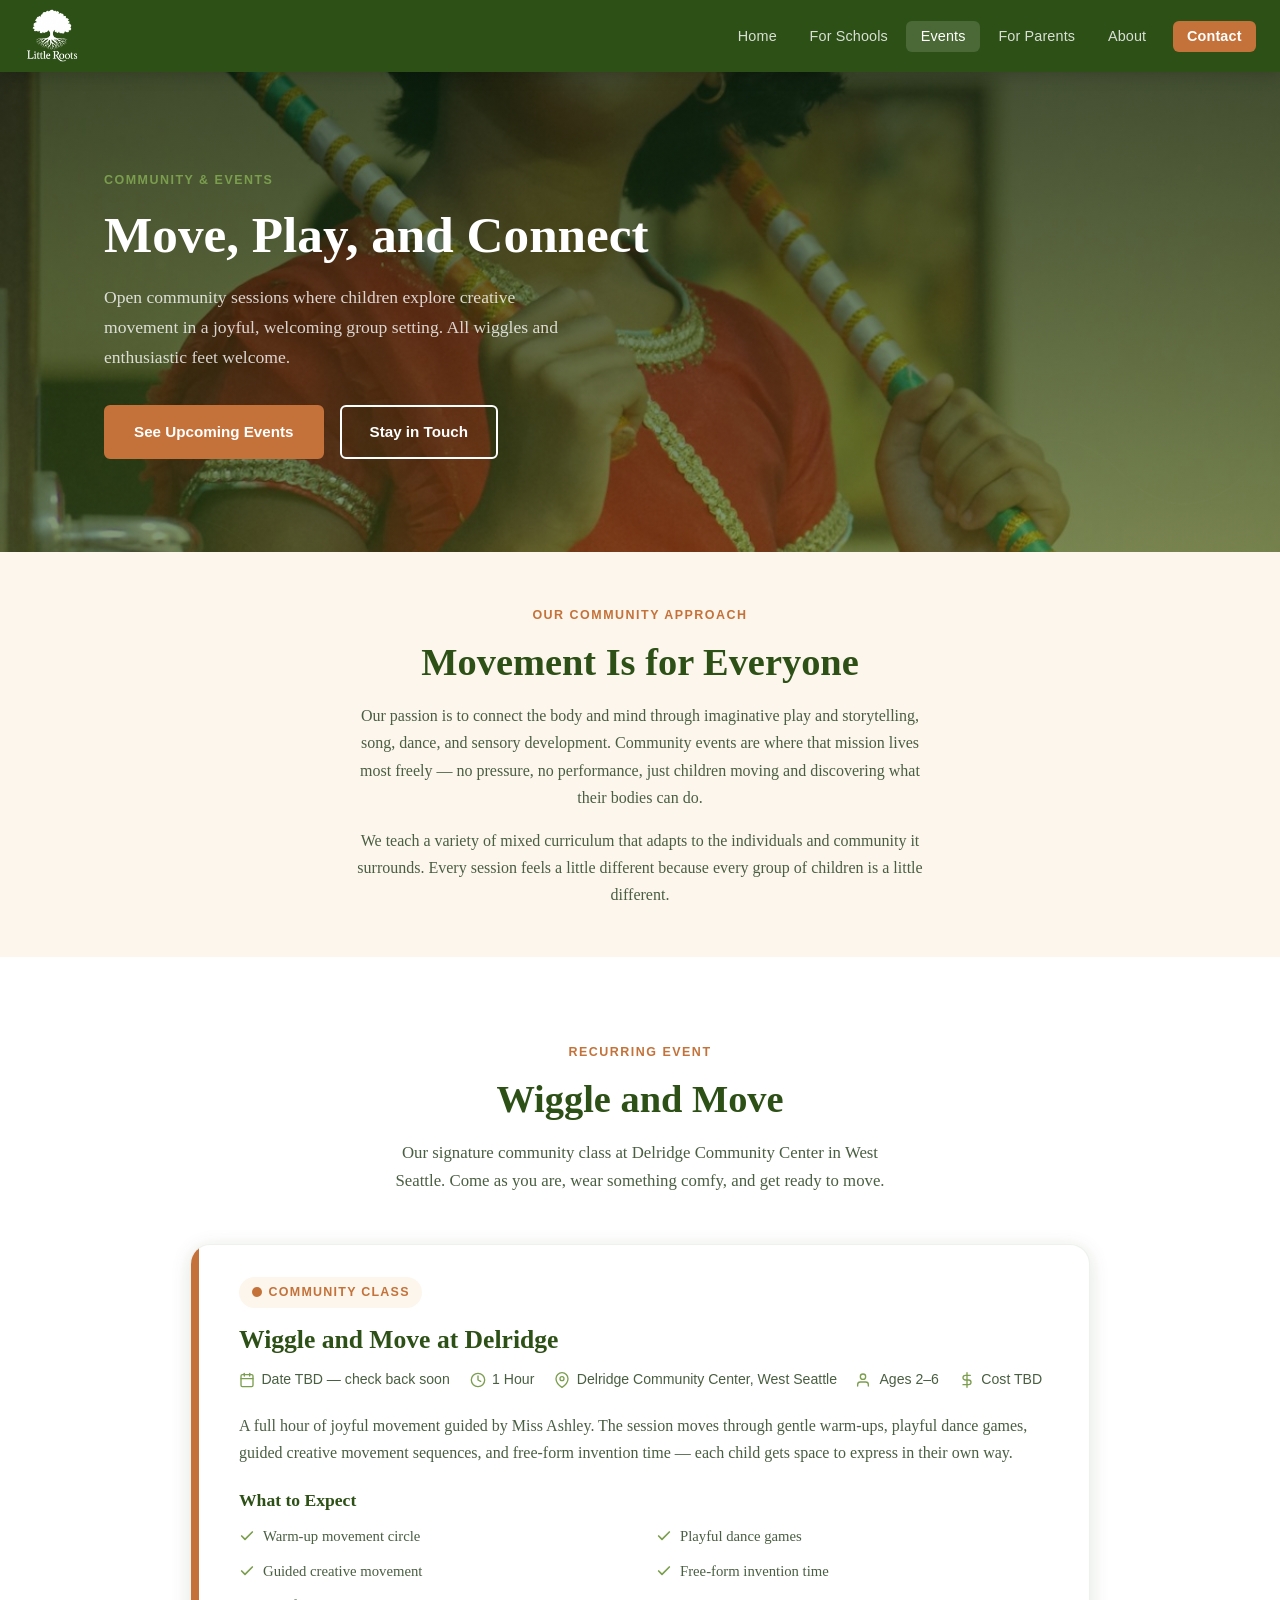
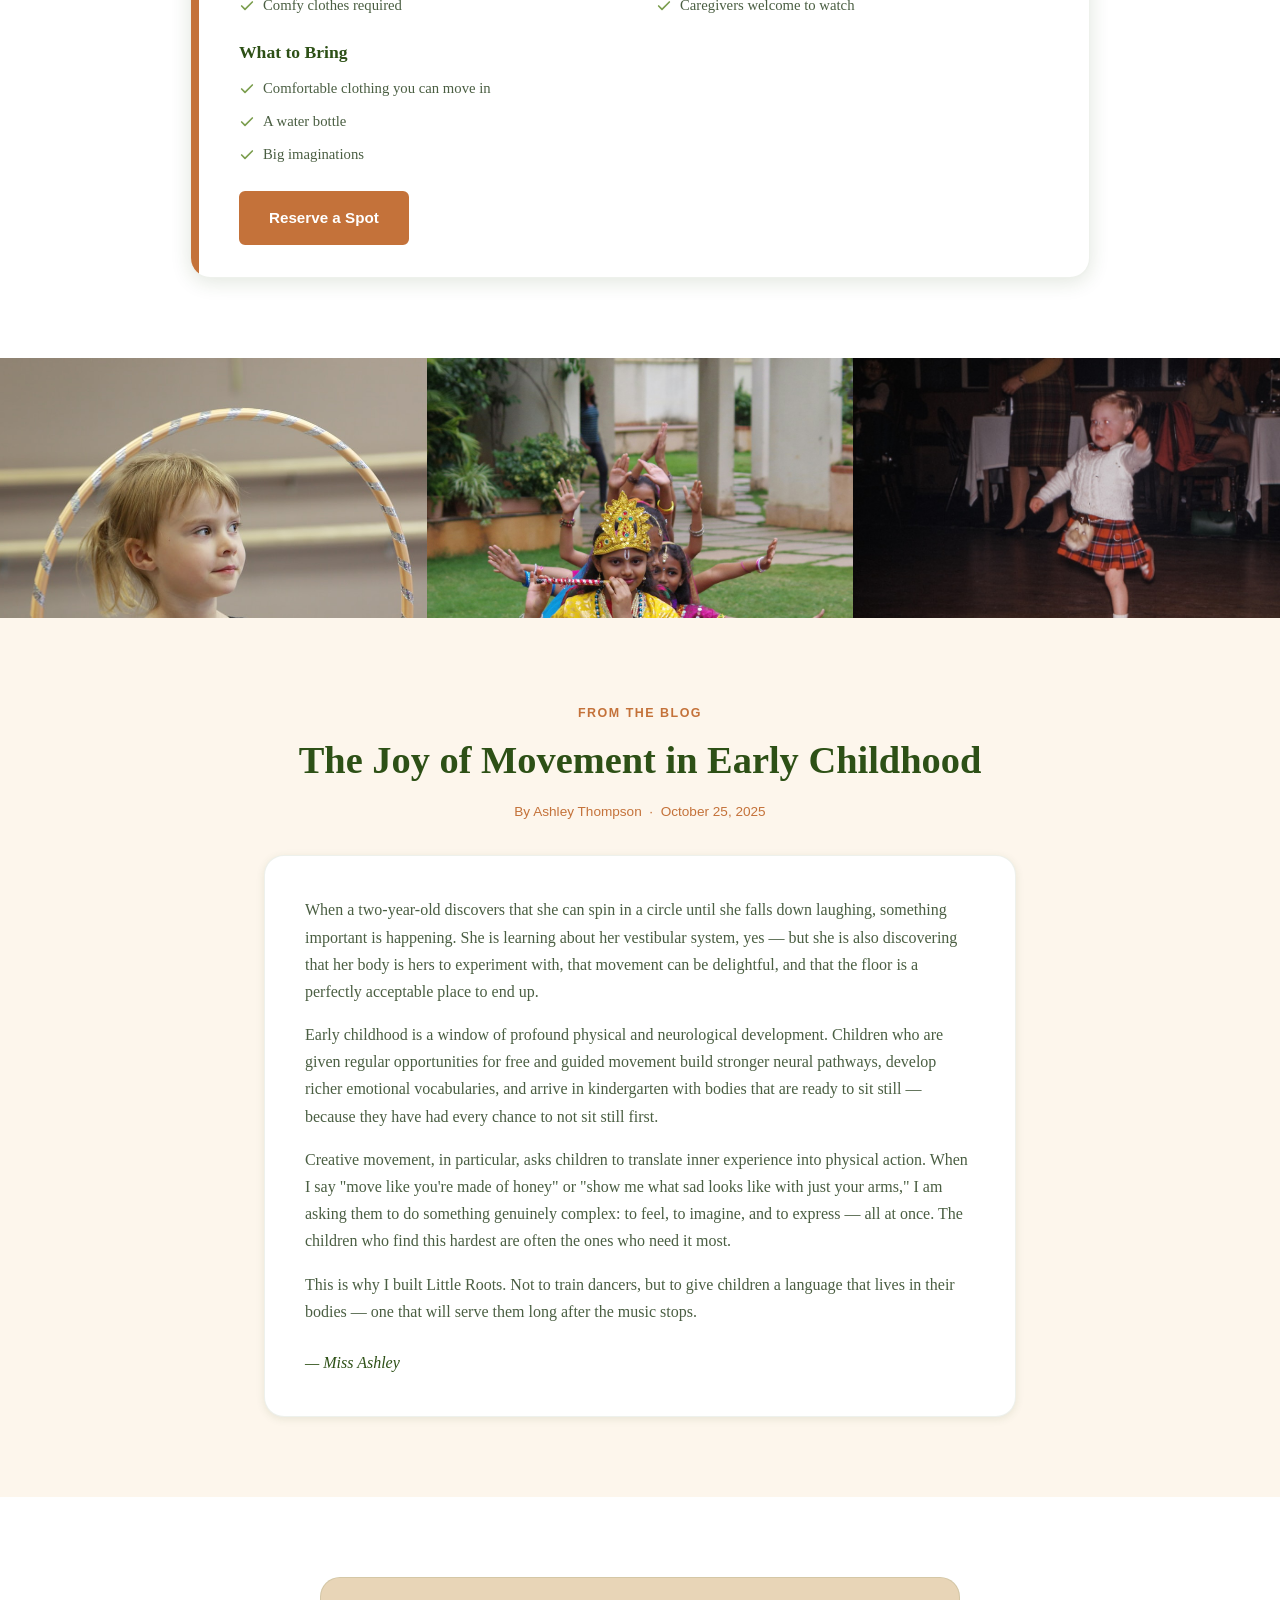
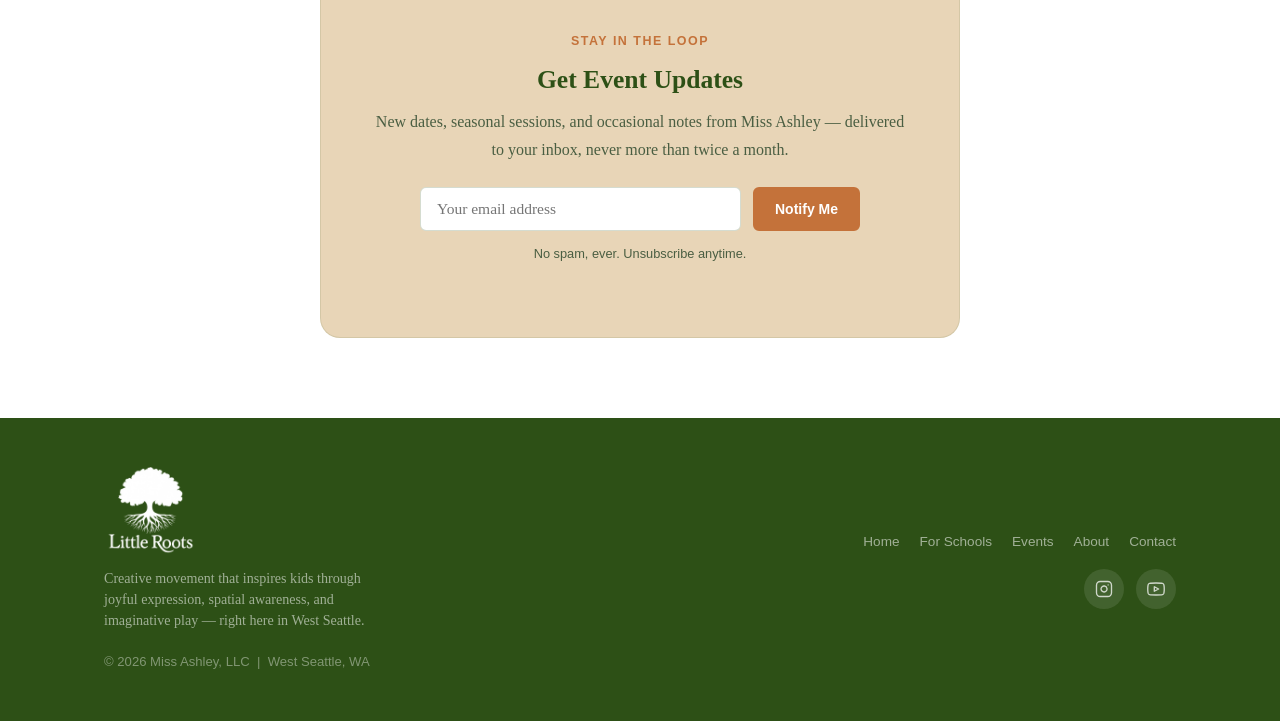
==== events.html @ 19a9698b "Initial build of Little Roots Dance static site" ====
<!DOCTYPE html>
<html lang="en">
<head>
  <meta charset="UTF-8" />
  <meta name="viewport" content="width=device-width, initial-scale=1.0" />
  <title>Events — Little Roots Dance</title>
  <meta name="description" content="Join Miss Ashley Thompson for Wiggle and Move community movement classes at Delridge Community Center in West Seattle. Open to children ages 2–6." />
  <link rel="stylesheet" href="style.css" />
</head>
<body>

<!-- ══════════════════════════════════════════
     NAV
════════════════════════════════════════════ -->
<nav class="site-nav" aria-label="Main navigation">
  <div class="container nav-inner">
    <a href="index.html" class="nav-logo" aria-label="Little Roots Dance home">
            <img src="images/logo-white.png" alt="Little Roots Dance" class="site-logo-img" width="65" height="63">
    </a>

    <ul class="nav-links" role="list">
      <li><a href="index.html">Home</a></li>
      <li><a href="schools.html">For Schools</a></li>
      <li><a href="events.html">Events</a></li>
      <li><a href="for-parents.html">For Parents</a></li>
      <li><a href="about.html">About</a></li>
      <li><a href="contact.html" class="btn-nav-cta">Contact</a></li>
    </ul>

    <button class="nav-toggle" aria-expanded="false" aria-controls="mobile-nav" aria-label="Open navigation menu">
      <span></span><span></span><span></span>
    </button>
  </div>
</nav>

<nav class="nav-mobile" id="mobile-nav" aria-label="Mobile navigation">
  <a href="index.html">Home</a>
  <a href="schools.html">For Schools</a>
  <a href="events.html">Events</a>
  <a href="for-parents.html">For Parents</a>
  <a href="about.html">About</a>
  <a href="contact.html">Contact</a>
</nav>

<!-- ══════════════════════════════════════════
     HERO
════════════════════════════════════════════ -->
<section class="hero" aria-label="Events introduction" style="background-image: linear-gradient(rgba(11,35,14,0.72), rgba(45,80,22,0.58)), url('images/girl-movement.jpg'); background-size: cover; background-position: center;">
  <svg class="hero-bg-pattern" viewBox="0 0 800 600" xmlns="http://www.w3.org/2000/svg" aria-hidden="true" preserveAspectRatio="xMidYMid slice">
    <g fill="none" stroke="#FDF6EC" stroke-width="1.2" opacity="0.6">
      <!-- Stars/sparkles suggesting festivity -->
      <circle cx="100" cy="120" r="3" fill="#FDF6EC" opacity="0.3"/>
      <circle cx="250" cy="80" r="2" fill="#FDF6EC" opacity="0.25"/>
      <circle cx="600" cy="100" r="3" fill="#FDF6EC" opacity="0.3"/>
      <circle cx="750" cy="60" r="2" fill="#FDF6EC" opacity="0.25"/>
      <circle cx="400" cy="200" r="4" fill="#FDF6EC" opacity="0.2"/>
      <!-- Swirls suggesting movement/dance -->
      <path d="M80 300 Q120 260 160 300 Q200 340 240 300" opacity="0.3"/>
      <path d="M400 350 Q440 310 480 350 Q520 390 560 350" opacity="0.25"/>
      <path d="M620 250 Q660 210 700 250 Q740 290 780 250" opacity="0.3"/>
      <!-- leaves -->
      <ellipse cx="300" cy="150" rx="22" ry="11" transform="rotate(-25 300 150)" opacity="0.25"/>
      <ellipse cx="500" cy="180" rx="18" ry="9" transform="rotate(15 500 180)" opacity="0.2"/>
    </g>
  </svg>
  <div class="container">
    <div class="hero-content">
      <span class="section-label">Community &amp; Events</span>
      <h1>Move, Play, and Connect</h1>
      <p>Open community sessions where children explore creative movement in a joyful, welcoming group setting. All wiggles and enthusiastic feet welcome.</p>
      <div class="hero-ctas">
        <a href="#wiggle-and-move" class="btn btn-primary">See Upcoming Events</a>
        <a href="contact.html" class="btn btn-outline">Stay in Touch</a>
      </div>
    </div>
  </div>
</section>

<!-- ══════════════════════════════════════════
     INTRO
════════════════════════════════════════════ -->
<section class="section-sm bg-cream" id="events-intro" aria-labelledby="intro-heading">
  <div class="container">
    <div class="events-intro">
      <span class="section-label">Our Community Approach</span>
      <h2 id="intro-heading" class="section-heading">Movement Is for Everyone</h2>
      <p>Our passion is to connect the body and mind through imaginative play and storytelling, song, dance, and sensory development. Community events are where that mission lives most freely — no pressure, no performance, just children moving and discovering what their bodies can do.</p>
      <p style="margin-top:1rem;">We teach a variety of mixed curriculum that adapts to the individuals and community it surrounds. Every session feels a little different because every group of children is a little different.</p>
    </div>
  </div>
</section>

<!-- ══════════════════════════════════════════
     WIGGLE AND MOVE
════════════════════════════════════════════ -->
<section class="section bg-white" id="wiggle-and-move" aria-labelledby="wam-heading">
  <div class="container">
    <div class="text-center">
      <span class="section-label">Recurring Event</span>
      <h2 class="section-heading" id="wam-heading">Wiggle and Move</h2>
      <p class="section-sub">Our signature community class at Delridge Community Center in West Seattle. Come as you are, wear something comfy, and get ready to move.</p>
    </div>

    <div class="event-card" style="max-width:900px;">
      <div class="event-card-accent" aria-hidden="true"></div>
      <div class="event-card-body">
        <div class="event-tag">
          <svg width="12" height="12" viewBox="0 0 24 24" fill="currentColor" aria-hidden="true"><circle cx="12" cy="12" r="10"/></svg>
          Community Class
        </div>
        <h3 id="wam-heading-card">Wiggle and Move at Delridge</h3>

        <div class="event-meta">
          <div class="event-meta-item">
            <svg width="16" height="16" viewBox="0 0 24 24" fill="none" stroke="currentColor" stroke-width="2" stroke-linecap="round" stroke-linejoin="round" aria-hidden="true"><rect x="3" y="4" width="18" height="18" rx="2" ry="2"/><line x1="16" y1="2" x2="16" y2="6"/><line x1="8" y1="2" x2="8" y2="6"/><line x1="3" y1="10" x2="21" y2="10"/></svg>
            Date TBD — check back soon
          </div>
          <div class="event-meta-item">
            <svg width="16" height="16" viewBox="0 0 24 24" fill="none" stroke="currentColor" stroke-width="2" stroke-linecap="round" stroke-linejoin="round" aria-hidden="true"><circle cx="12" cy="12" r="10"/><polyline points="12 6 12 12 16 14"/></svg>
            1 Hour
          </div>
          <div class="event-meta-item">
            <svg width="16" height="16" viewBox="0 0 24 24" fill="none" stroke="currentColor" stroke-width="2" stroke-linecap="round" stroke-linejoin="round" aria-hidden="true"><path d="M21 10c0 7-9 13-9 13s-9-6-9-13a9 9 0 0 1 18 0z"/><circle cx="12" cy="10" r="3"/></svg>
            Delridge Community Center, West Seattle
          </div>
          <div class="event-meta-item">
            <svg width="16" height="16" viewBox="0 0 24 24" fill="none" stroke="currentColor" stroke-width="2" stroke-linecap="round" stroke-linejoin="round" aria-hidden="true"><path d="M17 21v-2a4 4 0 0 0-4-4H5a4 4 0 0 0-4 4v2"/><circle cx="9" cy="7" r="4"/></svg>
            Ages 2–6
          </div>
          <div class="event-meta-item">
            <svg width="16" height="16" viewBox="0 0 24 24" fill="none" stroke="currentColor" stroke-width="2" stroke-linecap="round" stroke-linejoin="round" aria-hidden="true"><line x1="12" y1="1" x2="12" y2="23"/><path d="M17 5H9.5a3.5 3.5 0 0 0 0 7h5a3.5 3.5 0 0 1 0 7H6"/></svg>
            Cost TBD
          </div>
        </div>

        <p>A full hour of joyful movement guided by Miss Ashley. The session moves through gentle warm-ups, playful dance games, guided creative movement sequences, and free-form invention time — each child gets space to express in their own way.</p>

        <h4 style="color:var(--green-deep); margin-bottom:0.75rem; margin-top:1rem;">What to Expect</h4>
        <ul style="display:grid; grid-template-columns:1fr 1fr; gap:0.6rem 1.5rem; list-style:none; margin-bottom:1.5rem;" role="list">
          <li style="display:flex; align-items:center; gap:0.5rem; font-size:0.92rem; color:var(--text-light);">
            <svg width="16" height="16" viewBox="0 0 24 24" fill="none" stroke="#7B9E4E" stroke-width="2.5" stroke-linecap="round" stroke-linejoin="round" aria-hidden="true"><polyline points="20 6 9 17 4 12"/></svg>
            Warm-up movement circle
          </li>
          <li style="display:flex; align-items:center; gap:0.5rem; font-size:0.92rem; color:var(--text-light);">
            <svg width="16" height="16" viewBox="0 0 24 24" fill="none" stroke="#7B9E4E" stroke-width="2.5" stroke-linecap="round" stroke-linejoin="round" aria-hidden="true"><polyline points="20 6 9 17 4 12"/></svg>
            Playful dance games
          </li>
          <li style="display:flex; align-items:center; gap:0.5rem; font-size:0.92rem; color:var(--text-light);">
            <svg width="16" height="16" viewBox="0 0 24 24" fill="none" stroke="#7B9E4E" stroke-width="2.5" stroke-linecap="round" stroke-linejoin="round" aria-hidden="true"><polyline points="20 6 9 17 4 12"/></svg>
            Guided creative movement
          </li>
          <li style="display:flex; align-items:center; gap:0.5rem; font-size:0.92rem; color:var(--text-light);">
            <svg width="16" height="16" viewBox="0 0 24 24" fill="none" stroke="#7B9E4E" stroke-width="2.5" stroke-linecap="round" stroke-linejoin="round" aria-hidden="true"><polyline points="20 6 9 17 4 12"/></svg>
            Free-form invention time
          </li>
          <li style="display:flex; align-items:center; gap:0.5rem; font-size:0.92rem; color:var(--text-light);">
            <svg width="16" height="16" viewBox="0 0 24 24" fill="none" stroke="#7B9E4E" stroke-width="2.5" stroke-linecap="round" stroke-linejoin="round" aria-hidden="true"><polyline points="20 6 9 17 4 12"/></svg>
            Comfy clothes required
          </li>
          <li style="display:flex; align-items:center; gap:0.5rem; font-size:0.92rem; color:var(--text-light);">
            <svg width="16" height="16" viewBox="0 0 24 24" fill="none" stroke="#7B9E4E" stroke-width="2.5" stroke-linecap="round" stroke-linejoin="round" aria-hidden="true"><polyline points="20 6 9 17 4 12"/></svg>
            Caregivers welcome to watch
          </li>
        </ul>

        <h4 style="color:var(--green-deep); margin-bottom:0.75rem; margin-top:1rem;">What to Bring</h4>
        <ul style="display:flex; flex-direction:column; gap:0.5rem; list-style:none; margin-bottom:1.5rem;" role="list">
          <li style="display:flex; align-items:center; gap:0.5rem; font-size:0.92rem; color:var(--text-light);">
            <svg width="16" height="16" viewBox="0 0 24 24" fill="none" stroke="#7B9E4E" stroke-width="2.5" stroke-linecap="round" stroke-linejoin="round" aria-hidden="true"><polyline points="20 6 9 17 4 12"/></svg>
            Comfortable clothing you can move in
          </li>
          <li style="display:flex; align-items:center; gap:0.5rem; font-size:0.92rem; color:var(--text-light);">
            <svg width="16" height="16" viewBox="0 0 24 24" fill="none" stroke="#7B9E4E" stroke-width="2.5" stroke-linecap="round" stroke-linejoin="round" aria-hidden="true"><polyline points="20 6 9 17 4 12"/></svg>
            A water bottle
          </li>
          <li style="display:flex; align-items:center; gap:0.5rem; font-size:0.92rem; color:var(--text-light);">
            <svg width="16" height="16" viewBox="0 0 24 24" fill="none" stroke="#7B9E4E" stroke-width="2.5" stroke-linecap="round" stroke-linejoin="round" aria-hidden="true"><polyline points="20 6 9 17 4 12"/></svg>
            Big imaginations
          </li>
        </ul>

        <a href="contact.html" class="btn btn-primary">Reserve a Spot</a>
      </div>
    </div>
  </div>
</section>

<!-- ══════════════════════════════════════════
     PHOTO STRIP
════════════════════════════════════════════ -->
<div class="photo-strip" aria-hidden="true">
  <img src="images/hula-hoop.jpg" alt="Child with hula hoop in movement class">
  <img src="images/group-dance.jpg" alt="Group of children in dance attire">
  <img src="images/hero-dance.jpg" alt="Child dancing with expressive movement">
</div>

<!-- ══════════════════════════════════════════
     BLOG PREVIEW
════════════════════════════════════════════ -->
<section class="section bg-cream" id="from-ashley" aria-labelledby="blog-heading">
  <div class="container" style="max-width: 800px;">
    <div class="text-center">
      <span class="section-label">From the Blog</span>
      <h2 class="section-heading" id="blog-heading">The Joy of Movement in Early Childhood</h2>
      <p style="font-family:'Helvetica Neue', Arial, sans-serif; font-size:0.85rem; color:var(--clay); margin-bottom:2rem;">By Ashley Thompson &nbsp;&middot;&nbsp; October 25, 2025</p>
    </div>
    <div style="background:var(--white); border-radius:var(--radius-lg); padding:2.5rem; box-shadow:var(--shadow-sm); border:1px solid rgba(45,80,22,0.08);">
      <p>When a two-year-old discovers that she can spin in a circle until she falls down laughing, something important is happening. She is learning about her vestibular system, yes — but she is also discovering that her body is hers to experiment with, that movement can be delightful, and that the floor is a perfectly acceptable place to end up.</p>
      <p style="margin-top:1rem;">Early childhood is a window of profound physical and neurological development. Children who are given regular opportunities for free and guided movement build stronger neural pathways, develop richer emotional vocabularies, and arrive in kindergarten with bodies that are ready to sit still — because they have had every chance to not sit still first.</p>
      <p style="margin-top:1rem;">Creative movement, in particular, asks children to translate inner experience into physical action. When I say "move like you're made of honey" or "show me what sad looks like with just your arms," I am asking them to do something genuinely complex: to feel, to imagine, and to express — all at once. The children who find this hardest are often the ones who need it most.</p>
      <p style="margin-top:1rem;">This is why I built Little Roots. Not to train dancers, but to give children a language that lives in their bodies — one that will serve them long after the music stops.</p>
      <p style="margin-top:1.5rem; font-style:italic; color:var(--green-deep);">— Miss Ashley</p>
    </div>
  </div>
</section>

<!-- ══════════════════════════════════════════
     NEWSLETTER / STAY IN THE LOOP
     Note: This form UI requires a third-party email service to function.
     Connect Mailchimp (or similar) by replacing the form action with your
     Mailchimp embedded form POST URL, or use a service like ConvertKit,
     EmailOctopus, or Buttondown. The current form is UI-only.
════════════════════════════════════════════ -->
<section class="section bg-white" id="newsletter" aria-labelledby="newsletter-heading">
  <div class="container">
    <div class="newsletter-band">
      <span class="section-label">Stay in the Loop</span>
      <h3 id="newsletter-heading">Get Event Updates</h3>
      <p>New dates, seasonal sessions, and occasional notes from Miss Ashley — delivered to your inbox, never more than twice a month.</p>
      <form class="newsletter-form" aria-label="Email signup form">
        <label for="newsletter-email" class="sr-only" style="position:absolute; width:1px; height:1px; overflow:hidden; clip:rect(0,0,0,0);">Your email address</label>
        <input type="email" id="newsletter-email" name="email" placeholder="Your email address" autocomplete="email" required />
        <button type="submit" class="btn btn-primary btn-sm">Notify Me</button>
      </form>
      <p class="newsletter-note">No spam, ever. Unsubscribe anytime.</p>
    </div>
  </div>
</section>

<!-- ══════════════════════════════════════════
     FOOTER
════════════════════════════════════════════ -->
<footer class="site-footer" aria-label="Site footer">
  <div class="container">
    <div class="footer-inner">
      <div>
        <div class="footer-brand">
                    <img src="images/logo-white.png" alt="Little Roots Dance" class="footer-logo-img" width="120" height="116">
        </div>
        <p class="footer-tagline">Creative movement that inspires kids through joyful expression, spatial awareness, and imaginative play — right here in West Seattle.</p>
        <p class="footer-copy">&copy; 2026 Miss Ashley, LLC &nbsp;|&nbsp; West Seattle, WA</p>
      </div>
      <div class="footer-right">
        <nav class="footer-nav-links" aria-label="Footer navigation">
          <a href="index.html">Home</a>
          <a href="schools.html">For Schools</a>
          <a href="events.html">Events</a>
          <a href="about.html">About</a>
          <a href="contact.html">Contact</a>
        </nav>
        <div class="footer-social" aria-label="Social media links">
          <a href="#" aria-label="Follow Little Roots on Instagram">
            <svg viewBox="0 0 24 24" fill="none" stroke="currentColor" stroke-width="1.8" stroke-linecap="round" stroke-linejoin="round" aria-hidden="true"><rect x="2" y="2" width="20" height="20" rx="5" ry="5"/><path d="M16 11.37A4 4 0 1 1 12.63 8 4 4 0 0 1 16 11.37z"/><line x1="17.5" y1="6.5" x2="17.51" y2="6.5"/></svg>
          </a>
          <a href="#" aria-label="Watch Little Roots on YouTube">
            <svg viewBox="0 0 24 24" fill="none" stroke="currentColor" stroke-width="1.8" stroke-linecap="round" stroke-linejoin="round" aria-hidden="true"><path d="M22.54 6.42a2.78 2.78 0 0 0-1.95-1.96C18.88 4 12 4 12 4s-6.88 0-8.59.46A2.78 2.78 0 0 0 1.46 6.42 29 29 0 0 0 1 12a29 29 0 0 0 .46 5.58 2.78 2.78 0 0 0 1.95 1.95C5.12 20 12 20 12 20s6.88 0 8.59-.47a2.78 2.78 0 0 0 1.95-1.95A29 29 0 0 0 23 12a29 29 0 0 0-.46-5.58z"/><polygon points="9.75 15.02 15.5 12 9.75 8.98 9.75 15.02"/></svg>
          </a>
        </div>
      </div>
    </div>
  </div>
</footer>

<script src="script.js"></script>
</body>
</html>
---- style.css ----
/* ============================================================
   Little Roots Dance — Global Stylesheet
   ============================================================ */

:root {
  --green-deep:   #2D5016;
  --green-sage:   #7B9E4E;
  --clay:         #C4723A;
  --cream:        #FDF6EC;
  --sand:         #E8D5B7;
  --text:         #1A2818;
  --text-light:   #4A5E42;
  --white:        #FFFFFF;

  --radius-sm:    6px;
  --radius-md:    12px;
  --radius-lg:    20px;

  --shadow-sm:    0 2px 8px rgba(45,80,22,0.10);
  --shadow-md:    0 4px 20px rgba(45,80,22,0.14);
  --shadow-lg:    0 8px 40px rgba(45,80,22,0.18);

  --nav-h:        72px;
  --max-w:        1120px;
  --gap:          2rem;
}

/* ── Reset ── */
*, *::before, *::after { box-sizing: border-box; margin: 0; padding: 0; }
html { scroll-behavior: smooth; }
body {
  font-family: 'Georgia', 'Times New Roman', serif;
  background: var(--cream);
  color: var(--text);
  line-height: 1.7;
  -webkit-font-smoothing: antialiased;
}
img { display: block; max-width: 100%; }
a { color: inherit; text-decoration: none; }
ul { list-style: none; }

/* ── Typography ── */
h1, h2, h3, h4, h5 {
  font-family: 'Georgia', serif;
  line-height: 1.25;
  color: var(--green-deep);
}
h1 { font-size: clamp(2rem, 5vw, 3.2rem); }
h2 { font-size: clamp(1.6rem, 3.5vw, 2.4rem); }
h3 { font-size: clamp(1.2rem, 2.5vw, 1.6rem); }
h4 { font-size: 1.1rem; }
p  { font-size: 1rem; color: var(--text-light); }

/* ── Utility ── */
.container {
  width: min(var(--max-w), 100%);
  margin-inline: auto;
  padding-inline: 1.5rem;
}
.section { padding-block: 5rem; }
.section-sm { padding-block: 3rem; }
.text-center { text-align: center; }
.section-label {
  display: inline-block;
  font-family: 'Helvetica Neue', Arial, sans-serif;
  font-size: 0.78rem;
  font-weight: 700;
  letter-spacing: 0.12em;
  text-transform: uppercase;
  color: var(--clay);
  margin-bottom: 0.75rem;
}
.section-heading {
  margin-bottom: 1rem;
}
.section-sub {
  font-size: 1.05rem;
  max-width: 60ch;
  margin-inline: auto;
  margin-bottom: 3rem;
}

/* scroll offset for sticky nav */
[id] { scroll-margin-top: var(--nav-h); }

/* ── Buttons ── */
.btn {
  display: inline-flex;
  align-items: center;
  gap: 0.4rem;
  padding: 0.75rem 1.75rem;
  border-radius: var(--radius-sm);
  font-family: 'Helvetica Neue', Arial, sans-serif;
  font-size: 0.95rem;
  font-weight: 600;
  cursor: pointer;
  transition: transform 0.18s, box-shadow 0.18s, background 0.18s;
  border: 2px solid transparent;
  white-space: nowrap;
}
.btn:hover  { transform: translateY(-2px); box-shadow: var(--shadow-md); }
.btn:active { transform: translateY(0);    box-shadow: none; }

.btn-primary {
  background: var(--clay);
  color: var(--white);
  border-color: var(--clay);
}
.btn-primary:hover { background: #b36330; border-color: #b36330; }

.btn-outline {
  background: transparent;
  color: var(--white);
  border-color: var(--white);
}
.btn-outline:hover { background: rgba(255,255,255,0.12); }

.btn-outline-green {
  background: transparent;
  color: var(--green-deep);
  border-color: var(--green-deep);
}
.btn-outline-green:hover { background: var(--green-deep); color: var(--white); }

.btn-sm {
  padding: 0.55rem 1.25rem;
  font-size: 0.875rem;
}

/* ── NAV ── */
.site-nav {
  position: sticky;
  top: 0;
  z-index: 100;
  height: var(--nav-h);
  background: var(--green-deep);
  box-shadow: 0 2px 16px rgba(0,0,0,0.18);
  display: flex;
  align-items: center;
}
.nav-inner {
  display: flex;
  align-items: center;
  justify-content: space-between;
  width: 100%;
}

/* Logo */
.nav-logo {
  display: flex;
  align-items: center;
  flex-shrink: 0;
}
.site-logo-img {
  display: block;
  height: 54px;
  width: auto;
  object-fit: contain;
}
.footer-logo-img {
  display: block;
  height: 90px;
  width: auto;
  object-fit: contain;
  margin-bottom: 0.5rem;
}

/* Desktop links */
.nav-links {
  display: flex;
  align-items: center;
  gap: 0.25rem;
}
.nav-links a {
  font-family: 'Helvetica Neue', Arial, sans-serif;
  font-size: 0.9rem;
  font-weight: 500;
  color: rgba(255,255,255,0.82);
  padding: 0.45rem 0.9rem;
  border-radius: var(--radius-sm);
  transition: color 0.15s, background 0.15s;
  letter-spacing: 0.01em;
}
.nav-links a:hover { color: var(--white); background: rgba(255,255,255,0.09); }
.nav-links a.active { color: var(--white); background: rgba(255,255,255,0.14); }
.nav-links .btn-nav-cta {
  background: var(--clay);
  color: var(--white);
  margin-left: 0.5rem;
  border-radius: var(--radius-sm);
  font-weight: 600;
}
.nav-links .btn-nav-cta:hover { background: #b36330; }

/* Hamburger */
.nav-toggle {
  display: none;
  flex-direction: column;
  justify-content: center;
  gap: 5px;
  width: 40px;
  height: 40px;
  cursor: pointer;
  background: none;
  border: none;
  padding: 4px;
  border-radius: var(--radius-sm);
  transition: background 0.15s;
}
.nav-toggle:hover { background: rgba(255,255,255,0.10); }
.nav-toggle span {
  display: block;
  height: 2px;
  background: var(--white);
  border-radius: 2px;
  transition: transform 0.25s, opacity 0.25s;
  transform-origin: center;
}
.nav-toggle[aria-expanded="true"] span:nth-child(1) { transform: translateY(7px) rotate(45deg); }
.nav-toggle[aria-expanded="true"] span:nth-child(2) { opacity: 0; transform: scaleX(0); }
.nav-toggle[aria-expanded="true"] span:nth-child(3) { transform: translateY(-7px) rotate(-45deg); }

/* Mobile drawer */
.nav-mobile {
  display: none;
  flex-direction: column;
  position: fixed;
  top: var(--nav-h);
  left: 0;
  right: 0;
  background: var(--green-deep);
  padding: 1.25rem 1.5rem 2rem;
  gap: 0.25rem;
  box-shadow: 0 8px 24px rgba(0,0,0,0.22);
  z-index: 99;
  border-top: 1px solid rgba(255,255,255,0.08);
}
.nav-mobile.open { display: flex; }
.nav-mobile a {
  font-family: 'Helvetica Neue', Arial, sans-serif;
  font-size: 1.05rem;
  font-weight: 500;
  color: rgba(255,255,255,0.85);
  padding: 0.85rem 1rem;
  border-radius: var(--radius-sm);
  transition: background 0.15s, color 0.15s;
  border-bottom: 1px solid rgba(255,255,255,0.06);
}
.nav-mobile a:last-child { border-bottom: none; }
.nav-mobile a:hover,
.nav-mobile a.active { background: rgba(255,255,255,0.10); color: var(--white); }

/* ── FOOTER ── */
.site-footer {
  background: var(--green-deep);
  color: rgba(255,255,255,0.7);
  padding-block: 3rem;
}
.footer-inner {
  display: grid;
  grid-template-columns: 1fr auto;
  align-items: center;
  gap: 1.5rem;
}
.footer-brand {
  margin-bottom: 0.75rem;
}
.footer-tagline {
  font-size: 0.88rem;
  color: rgba(255,255,255,0.55);
  max-width: 38ch;
  line-height: 1.5;
}
.footer-copy {
  font-family: 'Helvetica Neue', Arial, sans-serif;
  font-size: 0.82rem;
  margin-top: 1.25rem;
  color: rgba(255,255,255,0.4);
}
.footer-right {
  display: flex;
  flex-direction: column;
  align-items: flex-end;
  gap: 1rem;
}
.footer-social {
  display: flex;
  gap: 0.75rem;
}
.footer-social a {
  display: flex;
  align-items: center;
  justify-content: center;
  width: 40px;
  height: 40px;
  background: rgba(255,255,255,0.10);
  border-radius: 50%;
  color: rgba(255,255,255,0.75);
  transition: background 0.18s, color 0.18s, transform 0.18s;
}
.footer-social a:hover {
  background: var(--clay);
  color: var(--white);
  transform: translateY(-2px);
}
.footer-social svg { width: 18px; height: 18px; }
.footer-nav-links {
  display: flex;
  gap: 1.25rem;
  flex-wrap: wrap;
  justify-content: flex-end;
}
.footer-nav-links a {
  font-family: 'Helvetica Neue', Arial, sans-serif;
  font-size: 0.85rem;
  color: rgba(255,255,255,0.55);
  transition: color 0.15s;
}
.footer-nav-links a:hover { color: var(--white); }

/* ── HERO (shared base) ── */
.hero {
  background: var(--green-deep);
  position: relative;
  overflow: hidden;
  display: flex;
  align-items: center;
  min-height: 480px;
  padding-block: 5rem;
}
.hero-bg-pattern {
  position: absolute;
  inset: 0;
  pointer-events: none;
  opacity: 0.08;
}
.hero-content {
  position: relative;
  z-index: 1;
  max-width: 700px;
}
.hero-content .section-label { color: var(--green-sage); }
.hero-content h1 { color: var(--white); margin-bottom: 1rem; }
.hero-content p {
  color: rgba(255,255,255,0.80);
  font-size: 1.1rem;
  margin-bottom: 2rem;
  max-width: 54ch;
}
.hero-ctas { display: flex; gap: 1rem; flex-wrap: wrap; }

/* ── HOME HERO specific ── */
.hero-home {
  min-height: 600px;
  background-image: linear-gradient(rgba(11,35,14,0.62), rgba(45,80,22,0.45)), url('images/hero-creative-movement.jpg');
  background-size: cover;
  background-position: center 65%;
}
.hero-home h1 { font-size: clamp(2.2rem, 5.5vw, 3.6rem); }

/* ── PHOTO STRIP ── */
.photo-strip {
  display: grid;
  grid-template-columns: repeat(3, 1fr);
  height: 260px;
  overflow: hidden;
}
.photo-strip img {
  width: 100%;
  height: 100%;
  object-fit: cover;
  object-position: 50% 65%;
  display: block;
  transition: transform 0.4s ease;
}
.photo-strip img:hover { transform: scale(1.04); }

/* ── TRUST BAR ── */
.trust-bar {
  background: var(--sand);
  padding-block: 1.25rem;
  border-bottom: 1px solid rgba(45,80,22,0.10);
}
.trust-bar-inner {
  display: flex;
  align-items: center;
  justify-content: center;
  gap: 2rem;
  flex-wrap: wrap;
}
.trust-item {
  display: flex;
  align-items: center;
  gap: 0.5rem;
  font-family: 'Helvetica Neue', Arial, sans-serif;
  font-size: 0.88rem;
  font-weight: 600;
  color: var(--green-deep);
  letter-spacing: 0.02em;
}
.trust-item svg { color: var(--clay); }
.trust-sep {
  width: 4px;
  height: 4px;
  border-radius: 50%;
  background: var(--green-sage);
  opacity: 0.5;
}

/* ── SERVICE CARDS ── */
.services-grid {
  display: grid;
  grid-template-columns: 1fr 1fr;
  gap: var(--gap);
}
.service-card {
  background: var(--white);
  border-radius: var(--radius-lg);
  padding: 2.5rem;
  box-shadow: var(--shadow-sm);
  border: 1px solid rgba(45,80,22,0.08);
  display: flex;
  flex-direction: column;
  gap: 1rem;
  transition: box-shadow 0.2s, transform 0.2s;
}
.service-card:hover { box-shadow: var(--shadow-md); transform: translateY(-3px); }
.service-card-icon {
  width: 52px;
  height: 52px;
  background: var(--cream);
  border-radius: var(--radius-md);
  display: flex;
  align-items: center;
  justify-content: center;
  color: var(--green-deep);
}
.service-card h3 { color: var(--green-deep); margin-bottom: 0; }
.service-card p { flex: 1; }

/* ── BENEFIT TILES ── */
.benefits-grid {
  display: grid;
  grid-template-columns: repeat(4, 1fr);
  gap: 1.5rem;
}
.benefit-tile {
  background: var(--white);
  border-radius: var(--radius-md);
  padding: 2rem 1.5rem;
  text-align: center;
  border: 1px solid rgba(45,80,22,0.08);
  box-shadow: var(--shadow-sm);
}
.benefit-icon {
  width: 56px;
  height: 56px;
  background: var(--cream);
  border-radius: 50%;
  display: flex;
  align-items: center;
  justify-content: center;
  margin: 0 auto 1.25rem;
  color: var(--green-deep);
}
.benefit-tile h4 { color: var(--green-deep); margin-bottom: 0.4rem; }

/* ── EVENT CARD ── */
.event-card {
  background: var(--white);
  border-radius: var(--radius-lg);
  overflow: hidden;
  box-shadow: var(--shadow-md);
  display: grid;
  grid-template-columns: auto 1fr;
  align-items: stretch;
  border: 1px solid rgba(45,80,22,0.08);
  max-width: 800px;
  margin-inline: auto;
}
.event-card-accent {
  background: var(--clay);
  width: 8px;
  flex-shrink: 0;
}
.event-card-body {
  padding: 2rem 2.5rem;
}
.event-tag {
  display: inline-flex;
  align-items: center;
  gap: 0.35rem;
  background: var(--cream);
  color: var(--clay);
  font-family: 'Helvetica Neue', Arial, sans-serif;
  font-size: 0.78rem;
  font-weight: 700;
  letter-spacing: 0.1em;
  text-transform: uppercase;
  padding: 0.3rem 0.75rem;
  border-radius: 100px;
  margin-bottom: 1rem;
}
.event-card h3 { margin-bottom: 0.75rem; }
.event-meta {
  display: flex;
  flex-wrap: wrap;
  gap: 1.25rem;
  margin-bottom: 1.25rem;
}
.event-meta-item {
  display: flex;
  align-items: center;
  gap: 0.4rem;
  font-family: 'Helvetica Neue', Arial, sans-serif;
  font-size: 0.88rem;
  color: var(--text-light);
}
.event-meta-item svg { color: var(--green-sage); flex-shrink: 0; }
.event-card p { margin-bottom: 1.5rem; }

/* ── ABOUT PREVIEW ── */
.about-preview {
  display: grid;
  grid-template-columns: 1fr 1fr;
  gap: 4rem;
  align-items: center;
}
.photo-placeholder {
  aspect-ratio: 4/5;
  border-radius: var(--radius-lg);
  box-shadow: var(--shadow-lg);
  overflow: hidden;
  display: block;
  width: 100%;
}
.photo-placeholder img,
img.photo-placeholder {
  width: 100%;
  height: 100%;
  object-fit: cover;
  object-position: center top;
  display: block;
  border-radius: var(--radius-lg);
}
.about-text { display: flex; flex-direction: column; gap: 1.25rem; }
.about-text h2 { margin-bottom: 0; }

/* ── FINAL CTA ── */
.section-cta {
  background: var(--clay);
  padding-block: 5rem;
  text-align: center;
}
.section-cta h2 { color: var(--white); margin-bottom: 1rem; }
.section-cta p { color: rgba(255,255,255,0.85); font-size: 1.05rem; margin-bottom: 2rem; max-width: 50ch; margin-inline: auto; margin-bottom: 2rem;}

/* ── HOW IT WORKS (schools) ── */
.steps-grid {
  display: grid;
  grid-template-columns: repeat(3, 1fr);
  gap: var(--gap);
  position: relative;
}
.step-card {
  background: var(--white);
  border-radius: var(--radius-md);
  padding: 2rem 1.75rem;
  box-shadow: var(--shadow-sm);
  border: 1px solid rgba(45,80,22,0.08);
  position: relative;
}
.step-number {
  width: 44px;
  height: 44px;
  background: var(--green-deep);
  color: var(--white);
  border-radius: 50%;
  display: flex;
  align-items: center;
  justify-content: center;
  font-family: 'Helvetica Neue', Arial, sans-serif;
  font-size: 1.1rem;
  font-weight: 700;
  margin-bottom: 1.25rem;
}
.step-card h3 { margin-bottom: 0.5rem; }

/* ── ICON GRID (what's included) ── */
.icon-grid {
  display: grid;
  grid-template-columns: repeat(3, 1fr);
  gap: 1.5rem;
}
.icon-grid-item {
  display: flex;
  align-items: flex-start;
  gap: 1rem;
  background: var(--white);
  border-radius: var(--radius-md);
  padding: 1.5rem;
  box-shadow: var(--shadow-sm);
  border: 1px solid rgba(45,80,22,0.08);
}
.icon-grid-item svg {
  color: var(--clay);
  flex-shrink: 0;
  margin-top: 2px;
}
.icon-grid-item h4 { color: var(--green-deep); margin-bottom: 0.25rem; }
.icon-grid-item p { font-size: 0.9rem; }

/* ── TESTIMONIAL PLACEHOLDER ── */
.testimonial-block {
  background: var(--sand);
  border-radius: var(--radius-lg);
  padding: 3rem;
  text-align: center;
  border: 1px solid rgba(45,80,22,0.10);
}
.testimonial-quote {
  font-size: 1.2rem;
  font-style: italic;
  color: var(--text);
  max-width: 60ch;
  margin: 0 auto 1.5rem;
  line-height: 1.7;
}
.testimonial-attr {
  font-family: 'Helvetica Neue', Arial, sans-serif;
  font-size: 0.88rem;
  font-weight: 600;
  color: var(--green-deep);
}

/* ── CREDENTIALS ── */
.cred-grid {
  display: grid;
  grid-template-columns: repeat(3, 1fr);
  gap: 1.5rem;
}
.cred-card {
  background: var(--white);
  border-radius: var(--radius-md);
  padding: 2rem 1.5rem;
  box-shadow: var(--shadow-sm);
  border: 1px solid rgba(45,80,22,0.08);
  border-top: 4px solid var(--green-sage);
  text-align: center;
}
.cred-card svg {
  color: var(--clay);
  margin-bottom: 1rem;
}
.cred-card h4 { color: var(--green-deep); margin-bottom: 0.4rem; }
.cred-card p { font-size: 0.9rem; }

/* ── PHILOSOPHY PULLOUT ── */
.philosophy-pull {
  background: var(--green-deep);
  border-radius: var(--radius-lg);
  padding: 3.5rem;
  text-align: center;
}
.philosophy-pull blockquote {
  font-size: clamp(1.1rem, 2.5vw, 1.4rem);
  font-style: italic;
  color: rgba(255,255,255,0.92);
  line-height: 1.65;
  max-width: 64ch;
  margin: 0 auto 1.5rem;
}
.philosophy-pull cite {
  font-family: 'Helvetica Neue', Arial, sans-serif;
  font-size: 0.9rem;
  font-weight: 600;
  color: var(--green-sage);
  font-style: normal;
}

/* ── CONTACT LAYOUT ── */
.contact-grid {
  display: grid;
  grid-template-columns: 1fr 1.6fr;
  gap: 4rem;
  align-items: start;
}
.contact-info h3 { color: var(--green-deep); margin-bottom: 1rem; }
.contact-info p { margin-bottom: 2rem; }
.contact-reasons { display: flex; flex-direction: column; gap: 0.75rem; }
.contact-reason {
  display: flex;
  align-items: flex-start;
  gap: 0.75rem;
  padding: 1rem;
  background: var(--white);
  border-radius: var(--radius-md);
  border: 1px solid rgba(45,80,22,0.08);
}
.contact-reason svg { color: var(--green-sage); flex-shrink: 0; margin-top: 2px; }
.contact-reason strong { display: block; color: var(--green-deep); font-size: 0.95rem; margin-bottom: 0.15rem; }
.contact-reason p { font-size: 0.88rem; margin: 0; }
.response-note {
  display: flex;
  align-items: center;
  gap: 0.5rem;
  font-family: 'Helvetica Neue', Arial, sans-serif;
  font-size: 0.85rem;
  color: var(--text-light);
  margin-top: 1.5rem;
}
.response-note svg { color: var(--green-sage); flex-shrink: 0; }

/* ── FORM ── */
.contact-form-wrap {
  background: var(--white);
  border-radius: var(--radius-lg);
  padding: 2.5rem;
  box-shadow: var(--shadow-md);
  border: 1px solid rgba(45,80,22,0.08);
}
.form-group { display: flex; flex-direction: column; gap: 0.5rem; margin-bottom: 1.25rem; }
.form-group label {
  font-family: 'Helvetica Neue', Arial, sans-serif;
  font-size: 0.88rem;
  font-weight: 600;
  color: var(--green-deep);
  letter-spacing: 0.01em;
}
.form-group input,
.form-group select,
.form-group textarea {
  width: 100%;
  padding: 0.75rem 1rem;
  border: 1.5px solid rgba(45,80,22,0.20);
  border-radius: var(--radius-sm);
  font-family: 'Georgia', serif;
  font-size: 0.97rem;
  color: var(--text);
  background: var(--cream);
  transition: border-color 0.18s, box-shadow 0.18s;
  outline: none;
}
.form-group input:focus,
.form-group select:focus,
.form-group textarea:focus {
  border-color: var(--green-sage);
  box-shadow: 0 0 0 3px rgba(123,158,78,0.15);
}
.form-group select { cursor: pointer; }
.form-group textarea { resize: vertical; min-height: 130px; }
.form-row { display: grid; grid-template-columns: 1fr 1fr; gap: 1rem; }
.form-submit-wrap { margin-top: 0.5rem; }
.form-submit-wrap .btn { width: 100%; justify-content: center; padding: 0.9rem 2rem; font-size: 1rem; }

/* ── NEWSLETTER UI ── */
.newsletter-band {
  background: var(--sand);
  border-radius: var(--radius-lg);
  padding: 3rem;
  text-align: center;
  border: 1px solid rgba(45,80,22,0.10);
  max-width: 640px;
  margin-inline: auto;
}
.newsletter-band h3 { margin-bottom: 0.75rem; }
.newsletter-band p { margin-bottom: 1.5rem; }
.newsletter-form {
  display: flex;
  gap: 0.75rem;
  max-width: 440px;
  margin-inline: auto;
}
.newsletter-form input {
  flex: 1;
  padding: 0.75rem 1rem;
  border: 1.5px solid rgba(45,80,22,0.20);
  border-radius: var(--radius-sm);
  font-family: 'Georgia', serif;
  font-size: 0.97rem;
  background: var(--white);
  outline: none;
  transition: border-color 0.18s;
}
.newsletter-form input:focus { border-color: var(--green-sage); }
.newsletter-note {
  font-size: 0.8rem;
  color: var(--text-light);
  margin-top: 0.75rem;
  font-family: 'Helvetica Neue', Arial, sans-serif;
}

/* ── TEACHER SUPPORT ── */
.support-block {
  background: var(--cream);
  border-left: 4px solid var(--green-sage);
  border-radius: 0 var(--radius-md) var(--radius-md) 0;
  padding: 2rem 2.5rem;
}
.support-block h3 { color: var(--green-deep); margin-bottom: 0.75rem; }

/* ── ABOUT FULL BIO ── */
.about-full-grid {
  display: grid;
  grid-template-columns: 1fr 1.4fr;
  gap: 4rem;
  align-items: start;
}
.about-photo-lg {
  aspect-ratio: 3/4;
  border-radius: var(--radius-lg);
  box-shadow: var(--shadow-lg);
  overflow: hidden;
  position: sticky;
  top: calc(var(--nav-h) + 2rem);
}
img.about-photo-lg {
  width: 100%;
  height: 100%;
  object-fit: cover;
  object-position: center top;
  display: block;
}
.about-bio { display: flex; flex-direction: column; gap: 1.5rem; }
.about-bio h2 { margin-bottom: 0; }
.about-bio p { line-height: 1.8; }

/* ── EVENTS INTRO ── */
.events-intro {
  max-width: 72ch;
  margin-inline: auto;
  text-align: center;
}

/* ── SECTION BG VARIANTS ── */
.bg-cream  { background: var(--cream); }
.bg-white  { background: var(--white); }
.bg-sand   { background: var(--sand); }
.bg-green  { background: var(--green-deep); }

/* ── DIVIDER ── */
.divider {
  border: none;
  border-top: 1px solid rgba(45,80,22,0.10);
  margin-block: 1rem;
}

/* ============================================================
   RESPONSIVE
   ============================================================ */

@media (max-width: 768px) {
  :root { --gap: 1.5rem; }

  .nav-links  { display: none; }
  .nav-toggle { display: flex; }

  .hero { min-height: 400px; padding-block: 3.5rem; }
  .hero-home { min-height: 480px; }

  .services-grid    { grid-template-columns: 1fr; }
  .benefits-grid    { grid-template-columns: 1fr 1fr; }
  .steps-grid       { grid-template-columns: 1fr; }
  .icon-grid        { grid-template-columns: 1fr; }
  .cred-grid        { grid-template-columns: 1fr; }
  .about-preview    { grid-template-columns: 1fr; gap: 2rem; }
  .about-full-grid  { grid-template-columns: 1fr; gap: 2.5rem; }
  .contact-grid     { grid-template-columns: 1fr; gap: 2.5rem; }
  .form-row         { grid-template-columns: 1fr; }
  .newsletter-form  { flex-direction: column; }

  .about-photo-lg   { position: static; aspect-ratio: 1/1; }
  .event-card       { grid-template-columns: 1fr; }
  .event-card-accent { width: 100%; height: 8px; }

  .footer-inner          { grid-template-columns: 1fr; }
  .footer-right          { align-items: flex-start; }
  .footer-nav-links      { justify-content: flex-start; }

  .trust-bar-inner { gap: 1rem; }
  .trust-sep       { display: none; }

  .philosophy-pull  { padding: 2.5rem 1.75rem; }
  .testimonial-block { padding: 2rem 1.5rem; }
  .contact-form-wrap { padding: 1.75rem; }
  .newsletter-band  { padding: 2rem 1.5rem; }
}

@media (max-width: 480px) {
  h1 { font-size: 1.9rem; }
  h2 { font-size: 1.55rem; }

  .benefits-grid   { grid-template-columns: 1fr; }
  .hero-ctas       { flex-direction: column; }
  .section         { padding-block: 3.5rem; }

  .event-card-body { padding: 1.5rem; }
  .support-block   { padding: 1.5rem 1.75rem; }
  .about-text      { gap: 1rem; }

  .footer-inner    { gap: 2rem; }
}
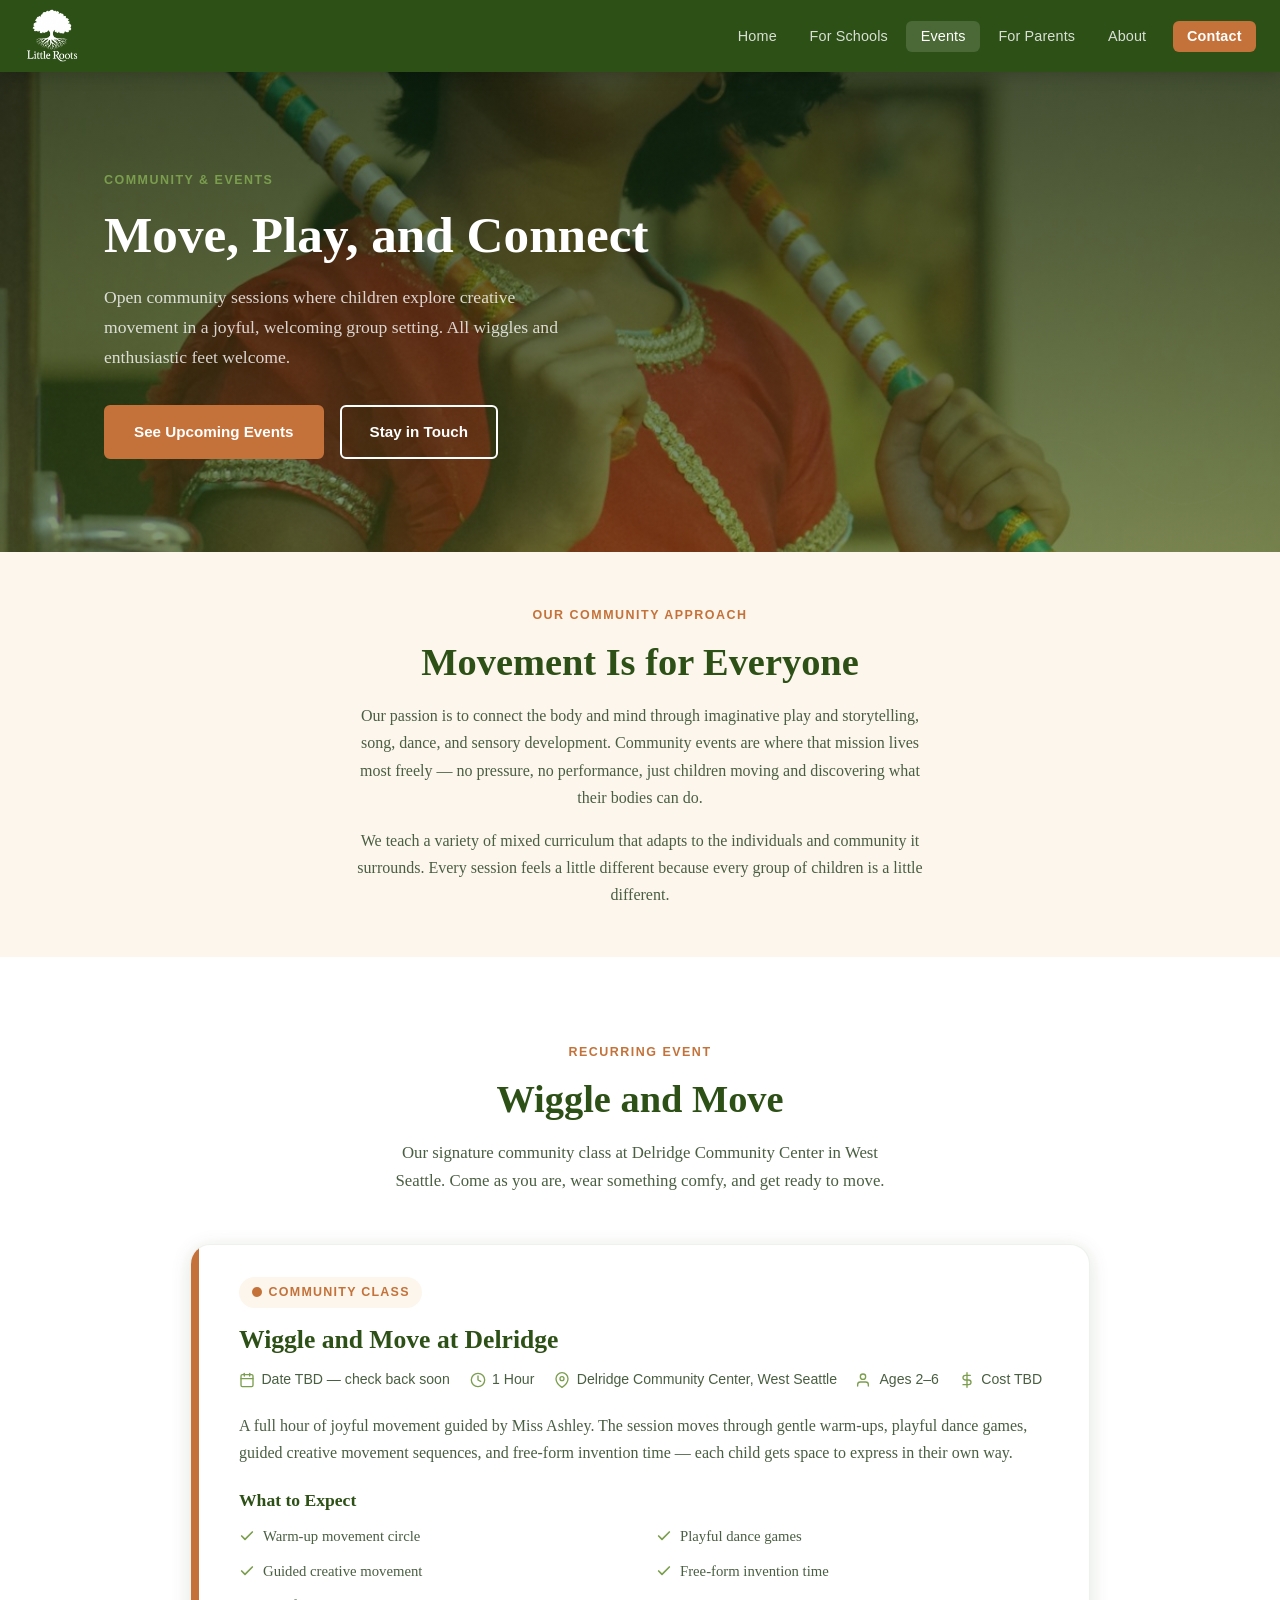
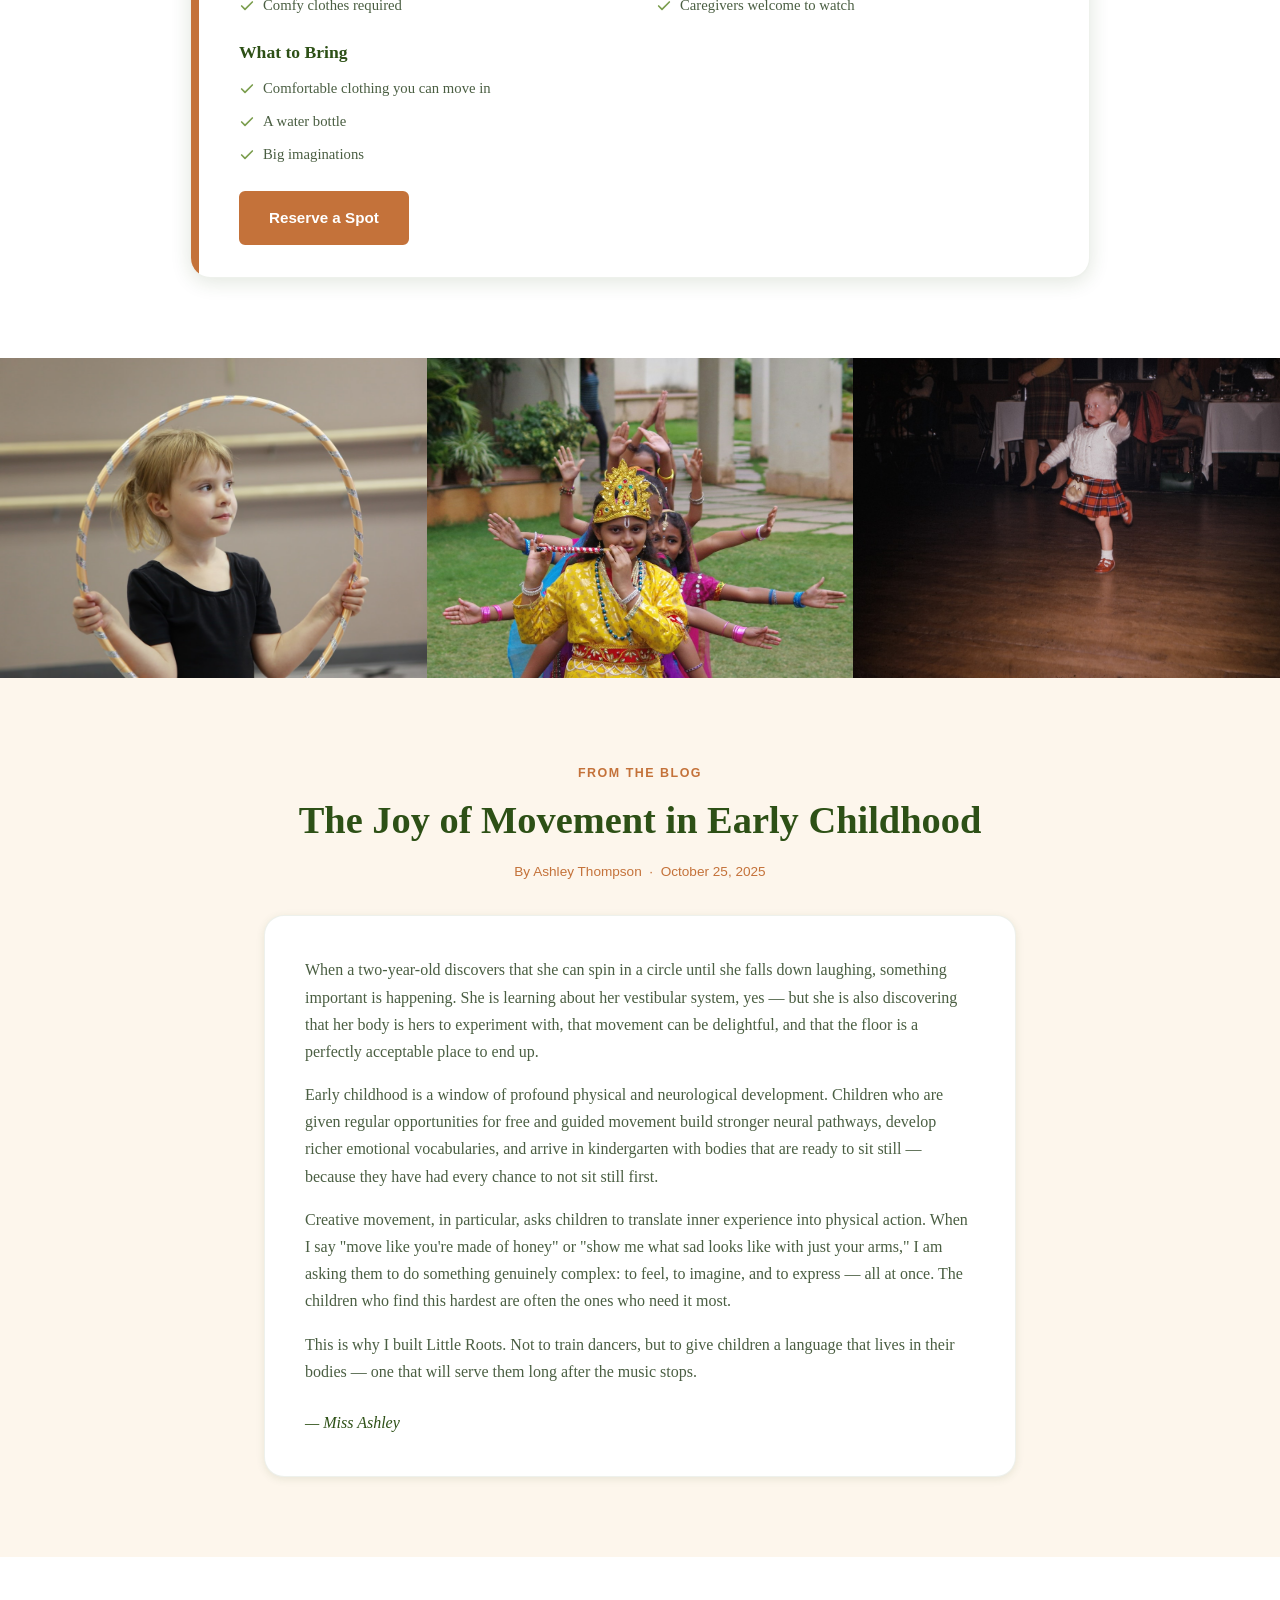
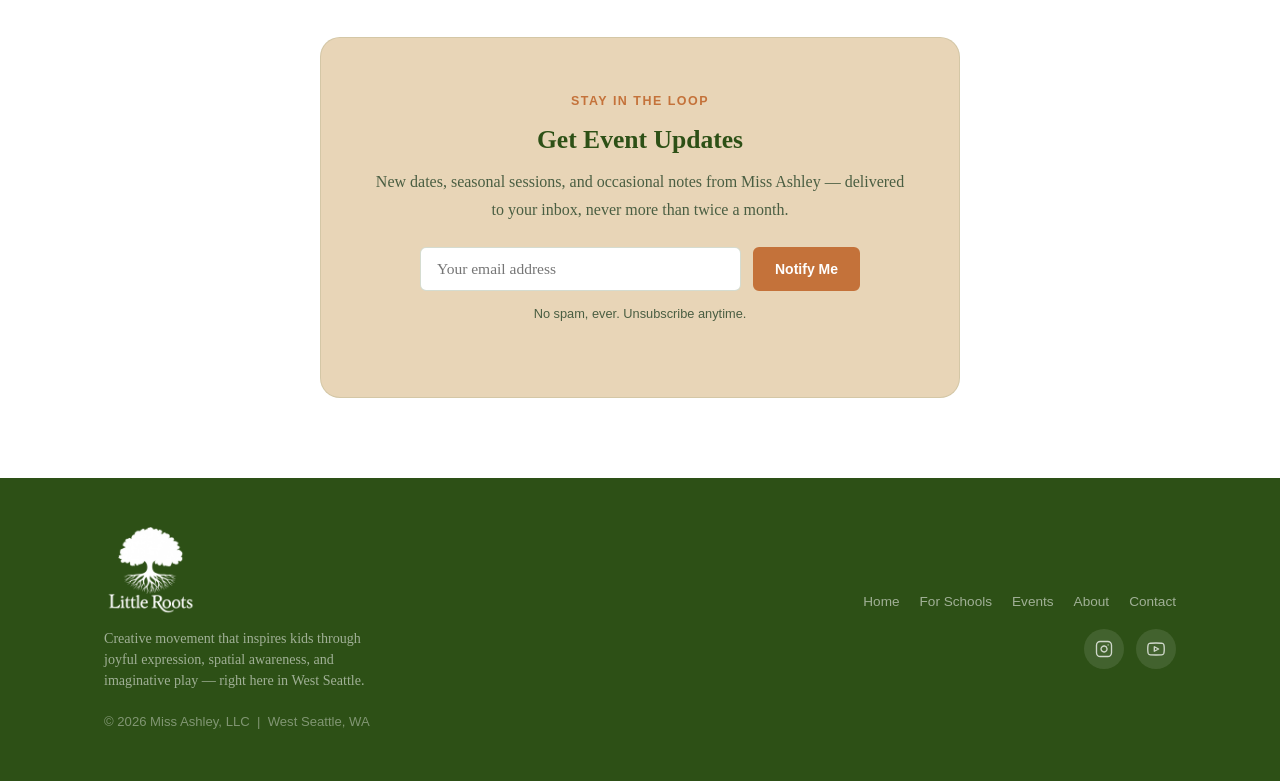
==== commit 142ea3ed: "Fix photo strip cropping with aspect-ratio cell wrappers Replace fixed-height photo strip with 4/3 a" ====
--- a/events.html
+++ b/events.html
@@ -189,9 +189,9 @@
      PHOTO STRIP
 ════════════════════════════════════════════ -->
 <div class="photo-strip" aria-hidden="true">
-  <img src="images/hula-hoop.jpg" alt="Child with hula hoop in movement class">
-  <img src="images/group-dance.jpg" alt="Group of children in dance attire">
-  <img src="images/hero-dance.jpg" alt="Child dancing with expressive movement">
+  <div class="photo-strip-cell"><img src="images/hula-hoop.jpg" alt="Child with hula hoop in movement class" style="object-position: 50% 40%;"></div>
+  <div class="photo-strip-cell"><img src="images/group-dance.jpg" alt="Group of children in dance attire" style="object-position: 50% 30%;"></div>
+  <div class="photo-strip-cell"><img src="images/hero-dance.jpg" alt="Child dancing with expressive movement" style="object-position: 50% 40%;"></div>
 </div>
 
 <!-- ══════════════════════════════════════════
--- a/style.css
+++ b/style.css
@@ -362,18 +362,25 @@
 .photo-strip {
   display: grid;
   grid-template-columns: repeat(3, 1fr);
-  height: 260px;
+  gap: 0;
+  margin: 0;
+}
+.photo-strip-cell {
   overflow: hidden;
-}
-.photo-strip img {
+  aspect-ratio: 4 / 3;
+  display: block;
+}
+.photo-strip-cell img {
   width: 100%;
   height: 100%;
   object-fit: cover;
-  object-position: 50% 65%;
   display: block;
   transition: transform 0.4s ease;
 }
-.photo-strip img:hover { transform: scale(1.04); }
+.photo-strip-cell img:hover { transform: scale(1.04); }
+@media (max-width: 640px) {
+  .photo-strip { grid-template-columns: 1fr; }
+}
 
 /* ── TRUST BAR ── */
 .trust-bar {
